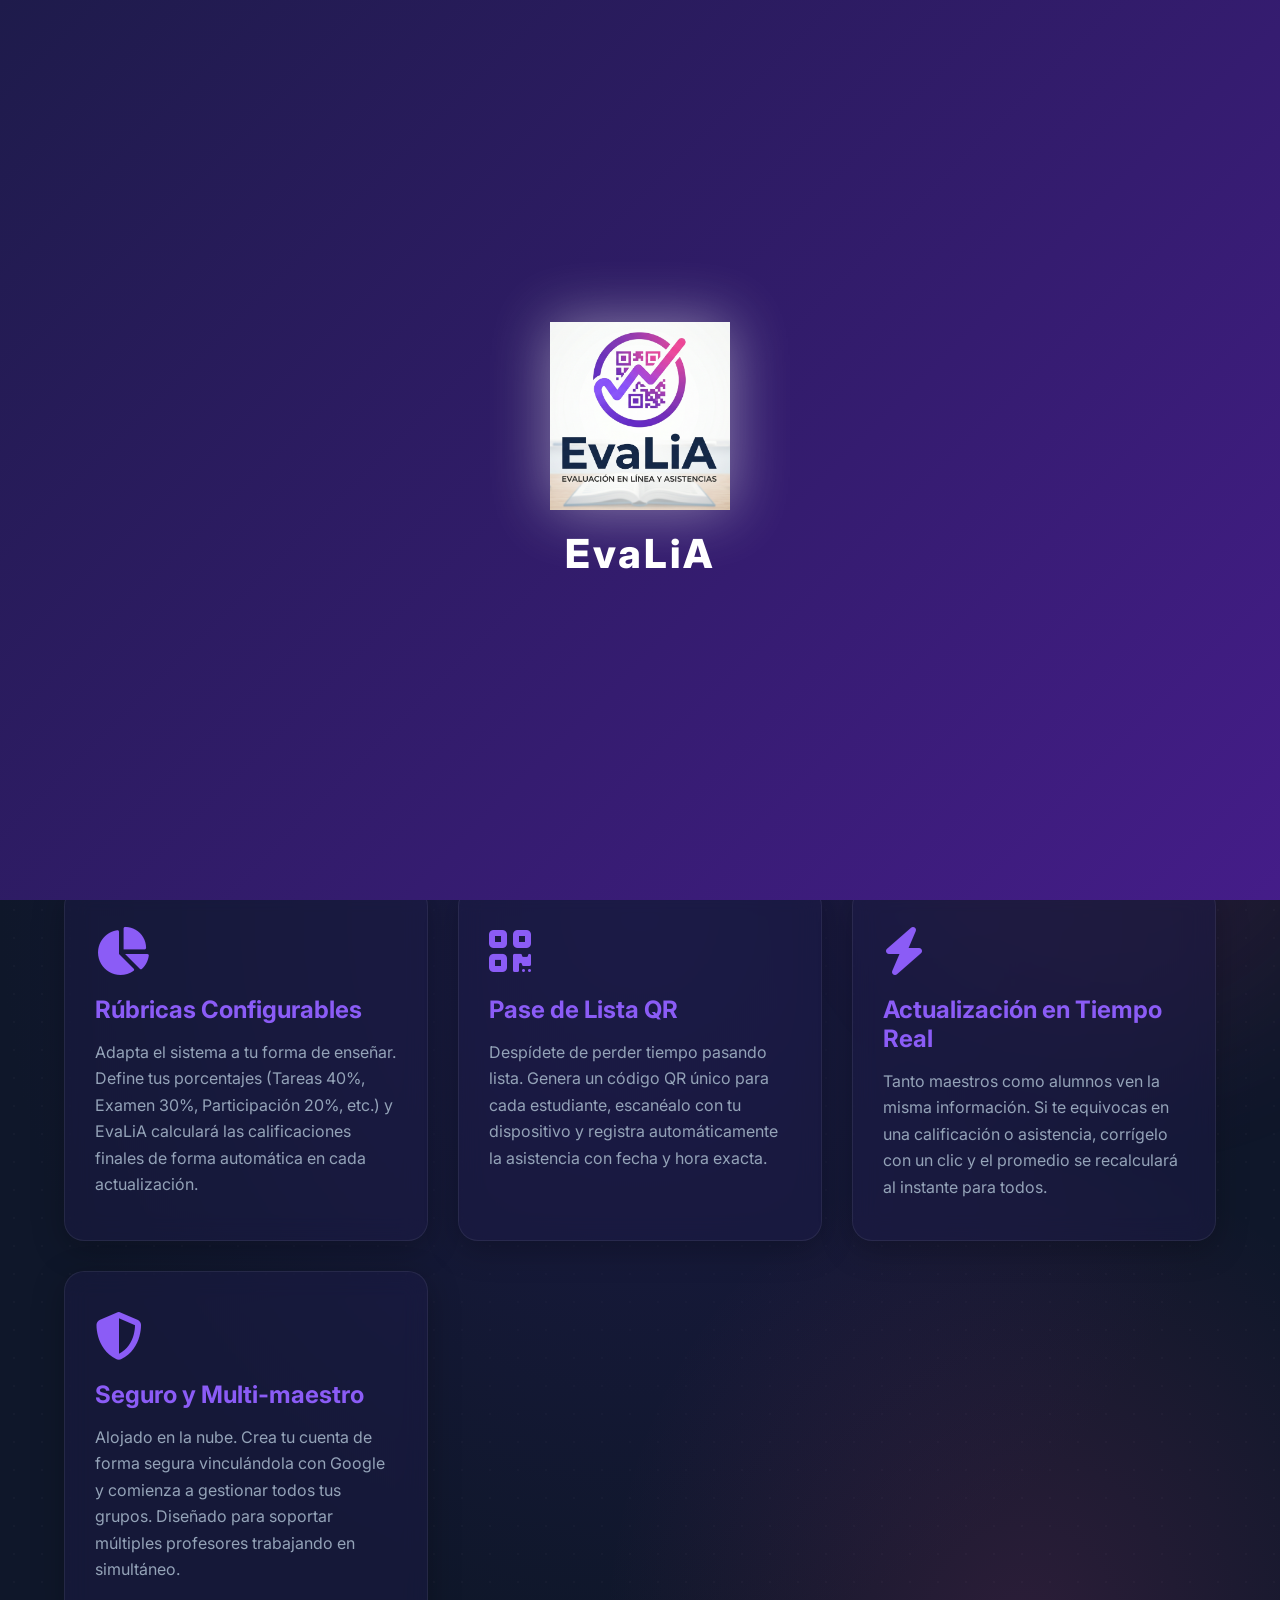
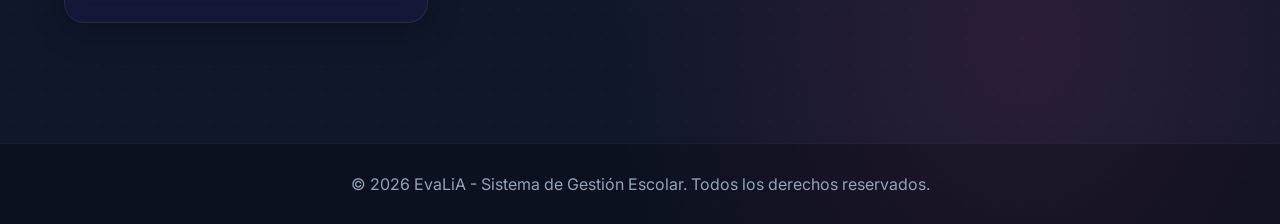
==== public/index.html @ 8c150114 "Fix login admin y bloqueo de IP" ====
<!doctype html>
<html lang="es">
  <head>
    <meta charset="UTF-8" />
    <meta name="viewport" content="width=device-width, initial-scale=1.0" />
    <title>EvaLiA - Sistema de Gestión Escolar</title>

    <!-- Favicon -->
    <link rel="icon" type="image/x-icon" href="assets/Logo.ico" />

    <!-- Fuentes -->
    <link
      href="https://fonts.googleapis.com/css2?family=Inter:wght@300;400;600;800&display=swap"
      rel="stylesheet"
    />

    <!-- Íconos de FontAwesome -->
    <link
      rel="stylesheet"
      href="https://cdnjs.cloudflare.com/ajax/libs/font-awesome/6.4.0/css/all.min.css"
    />

    <!-- Estilos separados -->
    <link rel="stylesheet" href="css/styles.css?v=2" />
  </head>
  <body class="no-scroll">
    <!-- Pantalla de Carga (Telón) -->
    <div id="splash-screen">
      <img
        src="assets/Logo.png"
        alt="Logo EvaLiA Animado"
        class="splash-logo"
      />
      <div class="splash-text">EvaLiA</div>
    </div>

    <!-- Barra de Navegación -->
    <nav>
      <div class="logo-container">
        <img src="assets/Logo.png" alt="Logo EvaLiA" class="nav-logo" /> EvaLiA
      </div>
    </nav>

    <!-- Sección Principal (Hero) -->
    <section class="hero">
      <h1 class="scroll-hidden">
        El control total de tus clases,<br />ahora es automático.
      </h1>
      <p class="subtitle scroll-hidden">
        EvaLiA es la plataforma definitiva diseñada para maestros. Automatiza
        tus calificaciones con rúbricas personalizadas, pasa lista escaneando
        códigos QR y permite a tus alumnos consultar su progreso en tiempo real.
      </p>

      <div class="buttons-container scroll-hidden">
        <a href="views/maestro/login_maestro.html" class="btn btn-maestro">
          <i class="fas fa-chalkboard-teacher"></i> Acceso Profesores
        </a>
        <a href="views/alumno/login_alumno.html" class="btn btn-alumno"
          ><i class="fas fa-user-graduate"></i> Portal de Alumnos</a
        >
      </div>
    </section>

    <!-- Sección de Características -->
    <section class="features">
      <h2 class="scroll-hidden">Todo lo que necesitas en un solo lugar</h2>
      <div class="grid">
        <div class="card scroll-hidden">
          <i class="fas fa-chart-pie card-icon"></i>
          <h3>Rúbricas Configurables</h3>
          <p>
            Adapta el sistema a tu forma de enseñar. Define tus porcentajes
            (Tareas 40%, Examen 30%, Participación 20%, etc.) y EvaLiA calculará
            las calificaciones finales de forma automática en cada
            actualización.
          </p>
        </div>

        <div class="card scroll-hidden">
          <i class="fas fa-qrcode card-icon"></i>
          <h3>Pase de Lista QR</h3>
          <p>
            Despídete de perder tiempo pasando lista. Genera un código QR único
            para cada estudiante, escanéalo con tu dispositivo y registra
            automáticamente la asistencia con fecha y hora exacta.
          </p>
        </div>

        <div class="card scroll-hidden">
          <i class="fas fa-bolt card-icon"></i>
          <h3>Actualización en Tiempo Real</h3>
          <p>
            Tanto maestros como alumnos ven la misma información. Si te
            equivocas en una calificación o asistencia, corrígelo con un clic y
            el promedio se recalculará al instante para todos.
          </p>
        </div>

        <div class="card scroll-hidden">
          <i class="fas fa-shield-alt card-icon"></i>
          <h3>Seguro y Multi-maestro</h3>
          <p>
            Alojado en la nube. Crea tu cuenta de forma segura vinculándola con
            Google y comienza a gestionar todos tus grupos. Diseñado para
            soportar múltiples profesores trabajando en simultáneo.
          </p>
        </div>
      </div>
    </section>

    <footer>
      <p>
        &copy; 2026 EvaLiA - Sistema de Gestión Escolar. Todos los derechos
        reservados.
      </p>
    </footer>

    <!-- Scripts separados -->
    <script src="js/app.js"></script>
  </body>
</html>
---- public/css/styles.css ----
/* ================================================================
   EvaLiA — Hoja de Estilos Global
   Versión corregida: estructura @keyframes reparada + animaciones mejoradas
   ================================================================ */

:root {
  --primary: #8b5cf6;
  --primary-dark: #6d28d9;
  --secondary: #ec4899;
  --secondary-dark: #db2777;
  --dark: #0f172a;
  --text-light: #f8fafc;
  --text-muted: #94a3b8;
}

/* ----------------------------------------------------------------
   Reset
   ---------------------------------------------------------------- */
* {
  margin: 0;
  padding: 0;
  box-sizing: border-box;
}

/* ================================================================
   CUERPO Y FONDO ANIMADO
   Fondo con degradado animado + partículas SVG dibujadas en CSS
   ================================================================ */
body {
  font-family: "Inter", sans-serif;
  background: #0f172a;
  color: var(--text-light);
  overflow-x: hidden;
  min-height: 100vh;
  /* Capas: gradiente animado + patrón de puntos sutil */
  background-image:
    radial-gradient(
      ellipse 80% 60% at 20% 10%,
      rgba(139, 92, 246, 0.18) 0%,
      transparent 60%
    ),
    radial-gradient(
      ellipse 60% 50% at 80% 90%,
      rgba(236, 72, 153, 0.13) 0%,
      transparent 55%
    ),
    radial-gradient(
      ellipse 50% 40% at 50% 50%,
      rgba(30, 27, 75, 0.8) 0%,
      transparent 100%
    ),
    radial-gradient(circle, rgba(255, 255, 255, 0.025) 1px, transparent 1px);
  background-size:
    100% 100%,
    100% 100%,
    100% 100%,
    28px 28px;
  animation: bgShift 20s ease-in-out infinite;
}

@keyframes bgShift {
  0% {
    background-position:
      0% 0%,
      100% 100%,
      50% 50%,
      0 0;
  }
  33% {
    background-position:
      30% 20%,
      70% 80%,
      50% 50%,
      0 0;
  }
  66% {
    background-position:
      10% 80%,
      90% 20%,
      50% 50%,
      0 0;
  }
  100% {
    background-position:
      0% 0%,
      100% 100%,
      50% 50%,
      0 0;
  }
}

/* Orbes flotantes de fondo — decoración sin afectar layout */
body::before,
body::after {
  content: "";
  position: fixed;
  border-radius: 50%;
  pointer-events: none;
  z-index: 0;
  opacity: 0.07;
  filter: blur(80px);
}
body::before {
  width: 600px;
  height: 600px;
  background: var(--primary);
  top: -200px;
  left: -150px;
  animation: orbDrift1 25s ease-in-out infinite alternate;
}
body::after {
  width: 500px;
  height: 500px;
  background: var(--secondary);
  bottom: -150px;
  right: -100px;
  animation: orbDrift2 30s ease-in-out infinite alternate;
}

@keyframes orbDrift1 {
  from {
    transform: translate(0, 0) scale(1);
  }
  to {
    transform: translate(80px, 120px) scale(1.15);
  }
}
@keyframes orbDrift2 {
  from {
    transform: translate(0, 0) scale(1);
  }
  to {
    transform: translate(-60px, -90px) scale(1.1);
  }
}

/* Todo el contenido encima de los orbes */
nav,
.panel-container,
.login-container,
.hero,
.features,
footer,
.modal-overlay {
  position: relative;
  z-index: 1;
}

/* Bloquear scroll durante el telón */
body.no-scroll {
  overflow: hidden;
}

/* ================================================================
   PANTALLA DE CARGA (TELÓN)
   ================================================================ */
#splash-screen {
  position: fixed;
  top: 0;
  left: 0;
  width: 100vw;
  height: 100vh;
  background: linear-gradient(
    135deg,
    #1e1b4b 0%,
    #4c1d95 40%,
    #7c3aed 70%,
    #9333ea 100%
  );
  background-size: 300% 300%;
  display: flex;
  flex-direction: column;
  justify-content: center;
  align-items: center;
  z-index: 9999;
  transition: transform 0.9s cubic-bezier(0.77, 0, 0.175, 1);
  animation: splashGrad 8s ease infinite;
}

@keyframes splashGrad {
  0% {
    background-position: 0% 50%;
  }
  50% {
    background-position: 100% 50%;
  }
  100% {
    background-position: 0% 50%;
  }
}

.splash-logo {
  width: 180px;
  height: auto;
  filter: drop-shadow(0 0 30px rgba(255, 255, 255, 0.45));
  opacity: 0;
  transform: scale(0.5) translateY(50px);
  animation:
    logoAppear 1.2s cubic-bezier(0.2, 0.8, 0.2, 1) forwards,
    floatLogo 4s ease-in-out infinite 1.2s;
}

@keyframes logoAppear {
  to {
    opacity: 1;
    transform: scale(1) translateY(0);
  }
}

@keyframes floatLogo {
  0% {
    transform: translateY(0px) scale(1);
  }
  50% {
    transform: translateY(-15px) scale(1.02);
  }
  100% {
    transform: translateY(0px) scale(1);
  }
}

.splash-text {
  color: white;
  font-size: 2.5rem;
  font-weight: 800;
  margin-top: 20px;
  letter-spacing: 3px;
  opacity: 0;
  transform: translateY(20px);
  animation: textAppear 1s forwards 0.5s;
}

@keyframes textAppear {
  to {
    opacity: 1;
    transform: translateY(0);
  }
}

.curtain-up {
  transform: translateY(-100%);
}

/* ================================================================
   ANIMACIONES GENERALES
   ================================================================ */
@keyframes fadeInUp {
  from {
    opacity: 0;
    transform: translateY(30px);
  }
  to {
    opacity: 1;
    transform: translateY(0);
  }
}

@keyframes fadeIn {
  from {
    opacity: 0;
  }
  to {
    opacity: 1;
  }
}

@keyframes float {
  0% {
    transform: translateY(0px);
  }
  50% {
    transform: translateY(-10px);
  }
  100% {
    transform: translateY(0px);
  }
}

@keyframes pulseGlow {
  0%,
  100% {
    box-shadow: 0 0 0 0 rgba(139, 92, 246, 0.3);
  }
  50% {
    box-shadow: 0 0 0 8px rgba(139, 92, 246, 0);
  }
}

@keyframes shimmer {
  0% {
    background-position: -200% center;
  }
  100% {
    background-position: 200% center;
  }
}

/* Respetar preferencias de movimiento reducido */
@media (prefers-reduced-motion: reduce) {
  *,
  *::before,
  *::after {
    animation-duration: 0.01ms !important;
    animation-iteration-count: 1 !important;
    transition-duration: 0.01ms !important;
  }
}

/* ================================================================
   NAVBAR
   ================================================================ */
nav {
  background: rgba(15, 23, 42, 0.75);
  backdrop-filter: blur(16px);
  -webkit-backdrop-filter: blur(16px);
  padding: 18px 5%;
  display: flex;
  justify-content: space-between;
  align-items: center;
  border-bottom: 1px solid rgba(255, 255, 255, 0.06);
  position: sticky;
  top: 0;
  z-index: 1000;
  transition: background 0.3s ease;
}

nav:hover {
  background: rgba(15, 23, 42, 0.9);
}

.logo-container {
  display: flex;
  align-items: center;
  gap: 10px;
  font-weight: 800;
  font-size: 1.5rem;
  color: var(--primary);
  letter-spacing: -0.5px;
}

.nav-logo {
  height: 40px;
  width: auto;
  filter: drop-shadow(0 0 8px rgba(139, 92, 246, 0.4));
  animation: floatLogo 6s ease-in-out infinite;
}

/* ================================================================
   HERO
   ================================================================ */
.hero {
  padding: 80px 5%;
  text-align: center;
  min-height: 70vh;
  display: flex;
  flex-direction: column;
  justify-content: center;
  align-items: center;
  animation: fadeInUp 1s ease-out 0.8s backwards;
}

.hero h1 {
  font-size: 3.5rem;
  font-weight: 800;
  margin-bottom: 20px;
  line-height: 1.2;
  background: linear-gradient(135deg, var(--primary) 0%, var(--secondary) 100%);
  -webkit-background-clip: text;
  -webkit-text-fill-color: transparent;
  background-clip: text;
  /* Efecto shimmer en el título */
  background-size: 200% auto;
  animation: shimmer 4s linear infinite;
}

.hero p.subtitle {
  font-size: 1.25rem;
  color: var(--text-muted);
  max-width: 800px;
  margin-bottom: 40px;
  line-height: 1.7;
}

/* ================================================================
   BOTONES
   ================================================================ */
.buttons-container {
  display: flex;
  gap: 20px;
  flex-wrap: wrap;
  justify-content: center;
}

.btn {
  padding: 15px 35px;
  font-size: 1.05rem;
  font-weight: 600;
  text-decoration: none;
  border-radius: 50px;
  transition: all 0.25s ease;
  display: inline-flex;
  align-items: center;
  gap: 10px;
  color: white;
  border: none;
  cursor: pointer;
  font-family: "Inter", sans-serif;
  position: relative;
  overflow: hidden;
}

/* Onda de ripple al hacer click */
.btn::after {
  content: "";
  position: absolute;
  inset: 0;
  border-radius: inherit;
  background: rgba(255, 255, 255, 0.15);
  opacity: 0;
  transition: opacity 0.2s;
}
.btn:active::after {
  opacity: 1;
}

.btn-maestro {
  background: linear-gradient(135deg, var(--primary), var(--primary-dark));
  box-shadow: 0 4px 20px rgba(139, 92, 246, 0.35);
}
.btn-maestro:hover {
  transform: translateY(-3px);
  box-shadow: 0 8px 28px rgba(139, 92, 246, 0.5);
}
.btn-maestro:active {
  transform: translateY(-1px);
}

.btn-alumno {
  background: linear-gradient(135deg, var(--secondary), var(--secondary-dark));
  box-shadow: 0 4px 20px rgba(236, 72, 153, 0.35);
}
.btn-alumno:hover {
  transform: translateY(-3px);
  box-shadow: 0 8px 28px rgba(236, 72, 153, 0.5);
}
.btn-alumno:active {
  transform: translateY(-1px);
}

.btn-danger {
  background: linear-gradient(135deg, #ef4444, #dc2626);
}
.btn-danger:hover {
  transform: translateY(-2px);
  box-shadow: 0 6px 20px rgba(239, 68, 68, 0.4);
}

.btn-cancel {
  background: rgba(255, 255, 255, 0.08);
  border: 1px solid rgba(255, 255, 255, 0.18);
}
.btn-cancel:hover {
  background: rgba(255, 255, 255, 0.16);
  border-color: rgba(255, 255, 255, 0.3);
}

.btn-submit {
  width: 100%;
  background: linear-gradient(135deg, var(--primary), var(--primary-dark));
  color: white;
  border: none;
  padding: 15px;
  border-radius: 50px;
  font-weight: 600;
  font-size: 1.1rem;
  cursor: pointer;
  transition: all 0.3s;
  margin-top: 10px;
  font-family: "Inter", sans-serif;
}
.btn-submit:hover {
  transform: translateY(-2px);
  box-shadow: 0 6px 20px rgba(139, 92, 246, 0.4);
}

.btn-icon {
  background: none;
  border: none;
  color: var(--text-muted);
  cursor: pointer;
  font-size: 1.2rem;
  transition:
    color 0.2s,
    transform 0.2s;
  padding: 4px;
  border-radius: 6px;
}
.btn-icon:hover {
  color: var(--text-light);
  transform: scale(1.15);
}

/* ================================================================
   SECCIÓN DE CARACTERÍSTICAS
   ================================================================ */
.features {
  padding: 80px 5%;
  text-align: center;
}
.features h2 {
  font-size: 2.5rem;
  margin-bottom: 50px;
  color: var(--text-light);
}

/* ================================================================
   GRID Y TARJETAS
   ================================================================ */
.grid {
  display: grid;
  grid-template-columns: repeat(auto-fill, minmax(280px, 1fr));
  gap: 30px;
  max-width: 1200px;
  margin: 0 auto;
}

.card {
  background: rgba(30, 27, 75, 0.45);
  backdrop-filter: blur(12px);
  -webkit-backdrop-filter: blur(12px);
  padding: 40px 30px;
  border-radius: 20px;
  box-shadow: 0 8px 32px rgba(0, 0, 0, 0.25);
  transition:
    transform 0.3s ease,
    box-shadow 0.3s ease,
    border-color 0.3s ease;
  border: 1px solid rgba(255, 255, 255, 0.07);
  text-align: left;
}
.card:hover {
  transform: translateY(-8px);
  box-shadow: 0 16px 48px rgba(139, 92, 246, 0.22);
  border-color: rgba(139, 92, 246, 0.25);
}

.card-icon {
  font-size: 3rem;
  margin-bottom: 20px;
  color: var(--primary);
  animation: float 4s ease-in-out infinite;
}
.card h3 {
  font-size: 1.5rem;
  margin-bottom: 15px;
  color: var(--primary);
}
.card p {
  color: var(--text-muted);
  line-height: 1.65;
}

/* ================================================================
   FOOTER
   ================================================================ */
footer {
  background: rgba(0, 0, 0, 0.25);
  color: var(--text-muted);
  text-align: center;
  padding: 30px;
  margin-top: 40px;
  border-top: 1px solid rgba(255, 255, 255, 0.05);
}

/* ================================================================
   MODALES
   ================================================================ */
.modal-overlay {
  position: fixed;
  top: 0;
  left: 0;
  width: 100%;
  height: 100%;
  background: rgba(0, 0, 0, 0.65);
  backdrop-filter: blur(6px);
  -webkit-backdrop-filter: blur(6px);
  display: flex;
  justify-content: center;
  align-items: center;
  opacity: 0;
  pointer-events: none;
  transition: opacity 0.3s ease;
  z-index: 2000;
}
.modal-overlay.active {
  opacity: 1;
  pointer-events: auto;
}

.modal-content {
  background: rgba(20, 17, 58, 0.97);
  border: 1px solid rgba(139, 92, 246, 0.2);
  padding: 40px;
  border-radius: 24px;
  width: 90%;
  max-width: 500px;
  max-height: 90vh;
  overflow-y: auto;
  box-shadow:
    0 24px 64px rgba(0, 0, 0, 0.6),
    0 0 0 1px rgba(139, 92, 246, 0.1);
  transform: translateY(24px) scale(0.97);
  transition: transform 0.35s cubic-bezier(0.34, 1.56, 0.64, 1);
}
.modal-content.modal-lg {
  max-width: 1000px;
}
.modal-overlay.active .modal-content {
  transform: translateY(0) scale(1);
}

.modal-header {
  display: flex;
  justify-content: space-between;
  align-items: center;
  margin-bottom: 25px;
}
.modal-header h2 {
  color: var(--text-light);
  font-size: 1.5rem;
}
.btn-close {
  background: none;
  border: none;
  color: var(--text-muted);
  font-size: 1.5rem;
  cursor: pointer;
  transition:
    color 0.2s,
    transform 0.2s;
  border-radius: 50%;
  padding: 4px 8px;
}
.btn-close:hover {
  color: var(--secondary);
  transform: rotate(90deg);
}

.modal-actions {
  display: flex;
  gap: 15px;
  margin-top: 25px;
}

/* ================================================================
   FORMULARIOS
   ================================================================ */
.form-group {
  margin-bottom: 20px;
  text-align: left;
}
.form-group label {
  display: block;
  color: var(--text-light);
  margin-bottom: 8px;
  font-weight: 600;
  font-size: 0.9rem;
}
.form-control {
  width: 100%;
  padding: 12px 15px;
  border-radius: 10px;
  background: rgba(15, 23, 42, 0.7);
  border: 1px solid rgba(255, 255, 255, 0.1);
  color: white;
  font-family: "Inter", sans-serif;
  font-size: 1rem;
  transition:
    border-color 0.25s ease,
    box-shadow 0.25s ease;
}
.form-control:focus {
  outline: none;
  border-color: var(--primary);
  box-shadow: 0 0 0 3px rgba(139, 92, 246, 0.18);
}
textarea.form-control {
  resize: vertical;
  min-height: 100px;
}
.form-control option {
  background: var(--dark);
  color: white;
}

/* ================================================================
   PESTAÑAS (TABS)
   ================================================================ */
.tabs-container {
  display: flex;
  border-bottom: 1px solid rgba(255, 255, 255, 0.08);
  margin-bottom: 25px;
  gap: 5px;
  overflow-x: auto;
}
.tab-btn {
  background: transparent;
  color: var(--text-muted);
  border: none;
  border-bottom: 2px solid transparent;
  padding: 12px 22px;
  font-size: 1rem;
  font-weight: 600;
  cursor: pointer;
  transition:
    color 0.25s ease,
    border-color 0.25s ease,
    background 0.25s ease;
  white-space: nowrap;
  border-radius: 8px 8px 0 0;
  font-family: "Inter", sans-serif;
}
.tab-btn:hover {
  color: var(--text-light);
  background: rgba(255, 255, 255, 0.04);
}
.tab-btn.active {
  color: var(--primary);
  border-bottom-color: var(--primary);
  background: rgba(139, 92, 246, 0.07);
}

.tab-content {
  display: none;
  animation: fadeInUp 0.35s ease-out;
}
.tab-content.active {
  display: block;
}

/* ================================================================
   SCHEDULE UI
   ================================================================ */
.schedule-row {
  display: flex;
  align-items: center;
  justify-content: space-between;
  background: rgba(15, 23, 42, 0.6);
  padding: 10px 15px;
  border-radius: 8px;
  margin-bottom: 10px;
  border: 1px solid rgba(255, 255, 255, 0.05);
  flex-wrap: wrap;
  gap: 10px;
  transition:
    border-color 0.2s,
    background 0.2s;
}
.schedule-row:hover {
  background: rgba(30, 27, 75, 0.5);
  border-color: rgba(139, 92, 246, 0.2);
}
.schedule-time {
  display: flex;
  align-items: center;
  gap: 10px;
}

/* ================================================================
   TABLAS ESTILO EXCEL
   ================================================================ */
.table-container {
  overflow-x: auto;
  width: 100%;
  -webkit-overflow-scrolling: touch;
}

.excel-container {
  overflow-x: auto;
  border-radius: 10px;
  border: 1px solid rgba(255, 255, 255, 0.08);
  -webkit-overflow-scrolling: touch;
}
.excel-container table {
  white-space: nowrap;
}
.excel-container table th,
.excel-container table td {
  border: 1px solid rgba(255, 255, 255, 0.08);
}
.excel-container thead th {
  position: sticky;
  top: 0;
  background: #0f172a;
  z-index: 10;
  border-bottom: 2px solid var(--primary);
  min-width: 120px;
}
/* Columna 1: Número de lista */
.excel-container tbody td:first-child,
.excel-container thead th:first-child {
  position: sticky;
  left: 0;
  z-index: 11;
  background: #1e1b4b;
  border-right: 1px solid rgba(255, 255, 255, 0.06);
  min-width: 50px;
  max-width: 50px;
  text-align: center;
}
/* Columna 2: Nombre del Alumno */
.excel-container tbody th:nth-child(2),
.excel-container thead th:nth-child(2) {
  position: sticky;
  left: 50px;
  z-index: 11;
  background: #1e1b4b;
  border-right: 1px solid rgba(255, 255, 255, 0.1);
  text-align: left;
  padding: 10px 15px;
  min-width: 180px;
  max-width: 250px;
  font-size: 0.85rem;
  white-space: normal;
  word-wrap: break-word;
}
.excel-container thead th:first-child,
.excel-container thead th:nth-child(2) {
  background: #0f172a;
  z-index: 12;
}

/* ================================================================
   ASISTENCIAS — COLORES DE CELDA
   ================================================================ */
.st-asi {
  color: #10b981 !important;
  font-weight: bold;
  background: rgba(16, 185, 129, 0.1);
}
.st-ret {
  color: #f59e0b !important;
  font-weight: bold;
  background: rgba(245, 158, 11, 0.1);
}
.st-fal {
  color: #ef4444 !important;
  font-weight: bold;
  background: rgba(239, 68, 68, 0.1);
}
.st-nul {
  color: var(--text-muted) !important;
}

.cell-asistencia {
  cursor: pointer;
  text-align: center;
  vertical-align: middle;
  transition:
    background 0.15s,
    border 0.15s;
  outline: none;
}
.cell-asistencia:focus {
  border: 2px solid var(--primary) !important;
  background: rgba(139, 92, 246, 0.2) !important;
  z-index: 100;
}

/* ================================================================
   TABLA BASE
   ================================================================ */
.table {
  width: 100%;
  border-collapse: collapse;
  color: var(--text-light);
  text-align: left;
}
.table th,
.table td {
  padding: 14px 18px;
  border-bottom: 1px solid rgba(255, 255, 255, 0.05);
}
.table th {
  background: rgba(0, 0, 0, 0.2);
  font-weight: 600;
  color: var(--text-muted);
  font-size: 0.88rem;
  text-transform: uppercase;
  letter-spacing: 0.5px;
}
.table tr:last-child td {
  border-bottom: none;
}
.table tr:hover {
  background: rgba(255, 255, 255, 0.025);
  transition: background 0.15s;
}

/* ================================================================
   INPUTS DE CALIFICACIONES ESTILO EXCEL
   ================================================================ */
.grade-input {
  width: 60px;
  background: transparent;
  border: 1px solid rgba(255, 255, 255, 0.1);
  color: white;
  text-align: center;
  border-radius: 5px;
  padding: 8px 5px;
  font-family: "Inter", monospace;
  transition:
    border-color 0.2s,
    box-shadow 0.2s,
    background 0.2s;
}
.grade-input:focus {
  outline: none;
  border-color: var(--primary);
  background: rgba(139, 92, 246, 0.15);
  box-shadow: 0 0 12px rgba(139, 92, 246, 0.3);
}

.text-danger {
  color: #ef4444 !important;
  font-weight: bold;
}
.text-success {
  color: #10b981 !important;
  font-weight: bold;
}
.cell-promedio {
  background: rgba(0, 0, 0, 0.2);
  text-align: center;
  font-size: 1.1rem;
}

/* ================================================================
   ACORDEÓN PARA PERIODOS
   ================================================================ */
.accordion-header {
  display: flex;
  justify-content: space-between;
  align-items: center;
  cursor: pointer;
  padding: 15px 20px;
  background: rgba(15, 23, 42, 0.8);
  border-radius: 12px;
  border: 1px solid rgba(255, 255, 255, 0.08);
  margin-bottom: 0;
  transition:
    background 0.25s,
    border-color 0.25s;
  user-select: none;
}
.accordion-header:hover {
  background: rgba(30, 27, 75, 0.85);
  border-color: rgba(139, 92, 246, 0.25);
}
.accordion-header i {
  transition: transform 0.35s ease;
  color: var(--text-muted);
}

.accordion-content {
  overflow: hidden;
  transition:
    max-height 0.45s cubic-bezier(0.4, 0, 0.2, 1),
    opacity 0.35s ease;
  opacity: 1;
  max-height: 5000px;
  margin-bottom: 20px;
}
.accordion-content.collapsed {
  max-height: 0;
  opacity: 0;
  margin-bottom: 0;
}

/* ================================================================
   BANNER DE NOTIFICACIONES
   ================================================================ */
.notif-banner {
  background: rgba(245, 158, 11, 0.12);
  border: 1px solid rgba(245, 158, 11, 0.5);
  padding: 15px 20px;
  border-radius: 12px;
  display: flex;
  justify-content: space-between;
  align-items: center;
  flex-wrap: wrap;
  gap: 15px;
  margin-bottom: 25px;
  animation: pulseGlow 3s ease-in-out infinite;
}

/* ================================================================
   INSIGNIA / BADGE ACTIVO
   ================================================================ */
.badge-active {
  background: linear-gradient(135deg, var(--secondary), var(--secondary-dark));
  padding: 3px 10px;
  border-radius: 20px;
  font-size: 0.7rem;
  color: white;
  font-weight: 700;
  letter-spacing: 0.5px;
  margin-left: 10px;
  animation: pulseGlow 2.5s ease-in-out infinite;
}

/* ================================================================
   MODO COMENTARIO EN ASISTENCIAS
   ================================================================ */
.modo-comentario-activo .cell-asistencia {
  cursor: cell;
}
.modo-comentario-activo .cell-asistencia:hover,
.modo-comentario-activo .cell-asistencia:focus {
  border: 2px dashed #3b82f6 !important;
  background: rgba(59, 130, 246, 0.15) !important;
}

/* ================================================================
   CORRECCIÓN TINYMCE
   ================================================================ */
.tox-tinymce-aux {
  z-index: 9999 !important;
}

/* ================================================================
   ANIMACIONES AL HACER SCROLL
   ================================================================ */
.scroll-hidden {
  opacity: 0;
  filter: blur(4px);
  transform: translateY(60px);
  transition:
    opacity 0.7s cubic-bezier(0.5, 0, 0, 1),
    filter 0.7s cubic-bezier(0.5, 0, 0, 1),
    transform 0.7s cubic-bezier(0.5, 0, 0, 1);
}
.scroll-show {
  opacity: 1;
  filter: blur(0);
  transform: translateY(0);
}

/* Efecto cascada en tarjetas */
.card:nth-child(1) {
  transition-delay: 0.05s;
}
.card:nth-child(2) {
  transition-delay: 0.15s;
}
.card:nth-child(3) {
  transition-delay: 0.25s;
}
.card:nth-child(4) {
  transition-delay: 0.35s;
}

/* ================================================================
   PROMPT GIRAR DISPOSITIVO — Esta sección es autónoma y correcta
   ================================================================ */
.rotate-prompt {
  display: none;
}

@media screen and (max-width: 768px) and (orientation: portrait) {
  .rotate-prompt {
    display: flex;
    flex-direction: column;
    justify-content: center;
    align-items: center;
    position: fixed;
    top: 0;
    left: 0;
    width: 100vw;
    height: 100vh;
    background: rgba(15, 23, 42, 0.98);
    backdrop-filter: blur(12px);
    z-index: 10000;
    text-align: center;
    padding: 30px;
  }
  .rotate-icon {
    font-size: 5rem;
    color: var(--primary);
    margin-bottom: 20px;
    animation: rotatePhone 2.5s infinite ease-in-out;
  }
}

/* El keyframe FUERA del @media y sin reglas CSS dentro */
@keyframes rotatePhone {
  0% {
    transform: rotate(0deg);
  }
  40% {
    transform: rotate(-90deg);
  }
  60% {
    transform: rotate(-90deg);
  }
  100% {
    transform: rotate(0deg);
  }
}

/* ================================================================
   TABLA RESPONSIVA A TARJETAS (solo alumnos en móvil)
   ================================================================ */
@media (max-width: 768px) {
  .responsive-table {
    min-width: 100% !important;
  }
  .hero h1 {
    font-size: 2.5rem;
  }
  .buttons-container {
    flex-direction: column;
  }
  .btn {
    width: 100%;
    justify-content: center;
  }
  .hide-mobile {
    display: none !important;
  }
  .responsive-table thead {
    display: none;
  }
  .responsive-table tbody,
  .responsive-table tr,
  .responsive-table td,
  .responsive-table th {
    display: block;
    width: 100%;
  }
  .responsive-table tr {
    margin-bottom: 15px;
    border: 1px solid rgba(255, 255, 255, 0.1) !important;
    border-radius: 12px;
    background: rgba(0, 0, 0, 0.2);
    padding: 10px;
  }
  .responsive-table td,
  .responsive-table th {
    display: flex;
    justify-content: space-between;
    align-items: center;
    text-align: right !important;
    border: none !important;
    border-bottom: 1px solid rgba(255, 255, 255, 0.05) !important;
    padding: 12px 5px !important;
    position: static !important;
    white-space: normal !important;
  }
  .responsive-table td:last-child,
  .responsive-table th:last-child {
    border-bottom: none !important;
  }
  .responsive-table td::before,
  .responsive-table th::before {
    content: attr(data-label);
    font-weight: bold;
    color: var(--text-muted);
    text-align: left;
    flex: 1;
    margin-right: 15px;
    font-size: 0.85rem;
  }
}
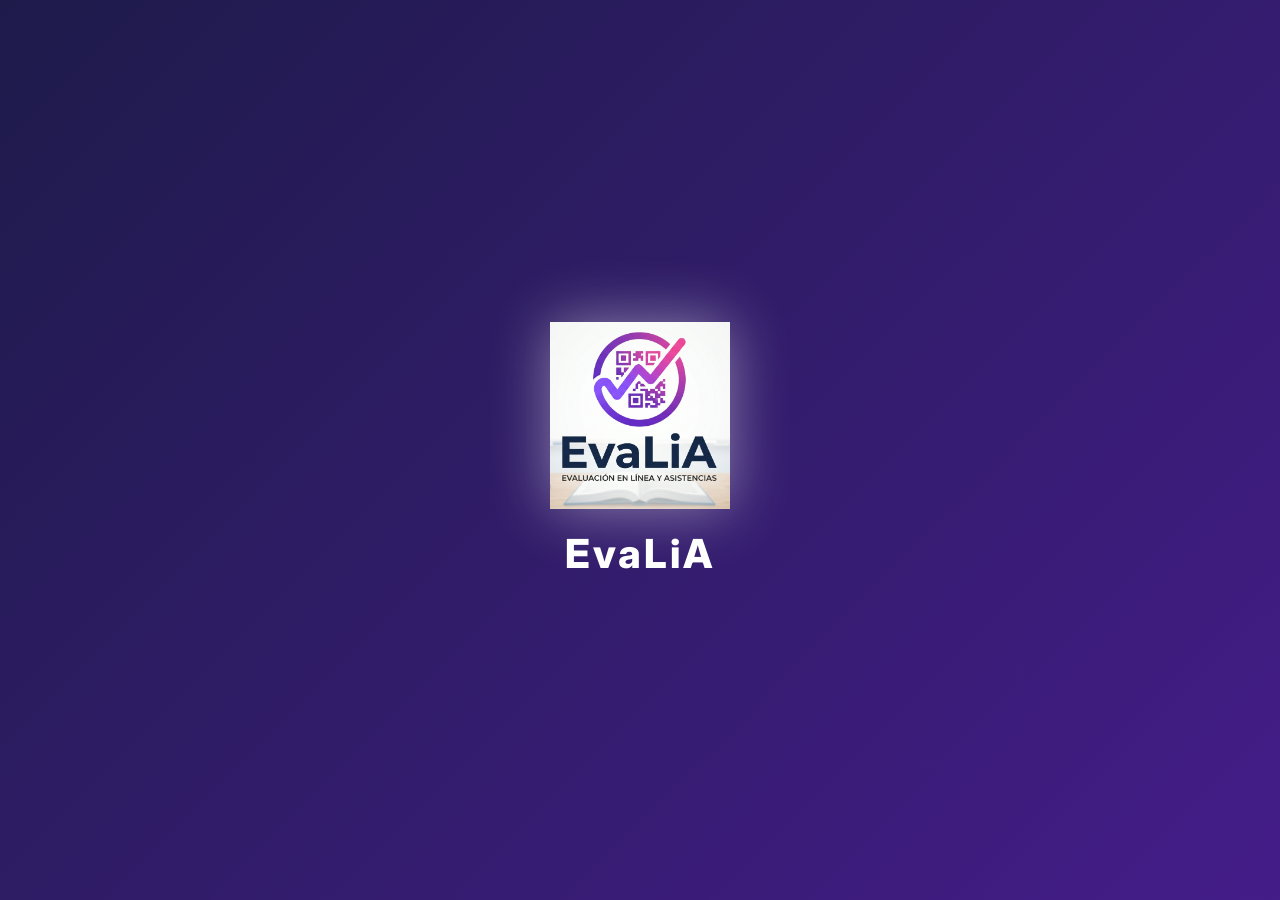
==== commit 7f36cb45: "Fix login admin y bloqueo de IP" ====
--- a/public/index.html
+++ b/public/index.html
@@ -3,120 +3,638 @@
   <head>
     <meta charset="UTF-8" />
     <meta name="viewport" content="width=device-width, initial-scale=1.0" />
-    <title>EvaLiA - Sistema de Gestión Escolar</title>
-
-    <!-- Favicon -->
+    <title>EvaLiA - Evaluación en Línea</title>
     <link rel="icon" type="image/x-icon" href="assets/Logo.ico" />
-
-    <!-- Fuentes -->
+    <link rel="stylesheet" href="css/styles.css" />
     <link
-      href="https://fonts.googleapis.com/css2?family=Inter:wght@300;400;600;800&display=swap"
+      href="https://fonts.googleapis.com/css2?family=Inter:wght@300;400;600;700;800&display=swap"
       rel="stylesheet"
     />
-
-    <!-- Íconos de FontAwesome -->
     <link
       rel="stylesheet"
       href="https://cdnjs.cloudflare.com/ajax/libs/font-awesome/6.4.0/css/all.min.css"
     />
-
-    <!-- Estilos separados -->
-    <link rel="stylesheet" href="css/styles.css?v=2" />
+    <style>
+      /* CSS específico para la presentación del index */
+      body {
+        margin: 0;
+        padding: 0;
+        overflow: hidden !important;
+        color: white;
+        font-family: "Inter", sans-serif;
+      }
+
+      /* Fondo base sutil para index */
+      body::before {
+        content: "";
+        position: fixed;
+        top: 0;
+        left: 0;
+        width: 100%;
+        height: 100%;
+        background: radial-gradient(
+          circle at 50% 50%,
+          #1e1b4b 0%,
+          #020617 100%
+        );
+        z-index: -1;
+      }
+
+      .slides-container {
+        position: relative;
+        width: 100vw;
+        height: 100vh;
+        overflow: hidden;
+        z-index: 1;
+      }
+
+      .slide {
+        position: absolute;
+        top: 0;
+        left: 0;
+        width: 100%;
+        height: 100%;
+        display: flex;
+        flex-direction: column;
+        justify-content: center;
+        align-items: center;
+        text-align: center;
+        padding: 20px 20px 120px 20px;
+        opacity: 0;
+        pointer-events: none;
+        transition: all 0.8s cubic-bezier(0.4, 0, 0.2, 1);
+        transform: scale(0.95) translateY(30px);
+        z-index: 10;
+      }
+      .slide.active {
+        opacity: 1;
+        pointer-events: auto;
+        transform: scale(1) translateY(0);
+        z-index: 20;
+      }
+      .slide.exit {
+        opacity: 0;
+        transform: scale(1.05) translateY(-30px);
+        z-index: 10;
+      }
+
+      .slide-icon {
+        font-size: 6rem;
+        margin-bottom: 30px;
+        background: linear-gradient(135deg, var(--primary), var(--secondary));
+        -webkit-background-clip: text;
+        -webkit-text-fill-color: transparent;
+        animation: float 4s ease-in-out infinite;
+        filter: drop-shadow(0 10px 15px rgba(139, 92, 246, 0.3));
+      }
+      .slide h1 {
+        font-size: 3.5rem;
+        font-weight: 800;
+        margin-bottom: 20px;
+        text-shadow: 0 4px 20px rgba(0, 0, 0, 0.5);
+        background: linear-gradient(
+          135deg,
+          var(--primary) 0%,
+          var(--secondary) 100%
+        );
+        -webkit-background-clip: text;
+        -webkit-text-fill-color: transparent;
+        line-height: 1.2;
+      }
+      .slide p {
+        font-size: 1.25rem;
+        color: var(--text-light);
+        max-width: 750px;
+        line-height: 1.7;
+        text-shadow: 0 2px 10px rgba(0, 0, 0, 0.5);
+      }
+
+      .controls {
+        position: fixed;
+        bottom: 50px;
+        left: 0;
+        width: 100%;
+        display: flex;
+        justify-content: center;
+        align-items: center;
+        flex-direction: column;
+        gap: 25px;
+        z-index: 100;
+        transition: opacity 0.5s;
+      }
+      .dots {
+        display: flex;
+        gap: 12px;
+      }
+      .dot {
+        width: 12px;
+        height: 12px;
+        border-radius: 50%;
+        background: rgba(255, 255, 255, 0.2);
+        cursor: pointer;
+        transition: all 0.3s ease;
+      }
+      .dot.active {
+        background: var(--primary);
+        transform: scale(1.4);
+        box-shadow: 0 0 12px var(--primary);
+      }
+
+      .btn-start {
+        padding: 16px 45px;
+        font-size: 1.2rem;
+        font-weight: 700;
+        background: linear-gradient(
+          135deg,
+          var(--primary),
+          var(--primary-dark)
+        );
+        border: none;
+        border-radius: 50px;
+        color: white;
+        cursor: pointer;
+        box-shadow: 0 10px 30px rgba(139, 92, 246, 0.4);
+        transition: all 0.3s ease;
+        display: flex;
+        align-items: center;
+        gap: 10px;
+        font-family: "Inter", sans-serif;
+        animation: pulseGlow 2.5s infinite;
+      }
+      .btn-start:hover {
+        transform: translateY(-4px) scale(1.03);
+        box-shadow: 0 15px 40px rgba(139, 92, 246, 0.6);
+      }
+
+      .role-selection {
+        display: flex;
+        gap: 25px;
+        margin-top: 40px;
+        flex-wrap: wrap;
+        justify-content: center;
+      }
+      .role-card {
+        background: rgba(30, 27, 75, 0.45);
+        border: 1px solid rgba(139, 92, 246, 0.2);
+        border-radius: 24px;
+        padding: 40px 30px;
+        width: 280px;
+        cursor: pointer;
+        transition: all 0.4s cubic-bezier(0.4, 0, 0.2, 1);
+        backdrop-filter: blur(12px);
+        text-decoration: none;
+        color: white;
+        display: flex;
+        flex-direction: column;
+        align-items: center;
+        box-shadow: 0 10px 30px rgba(0, 0, 0, 0.3);
+      }
+      .role-card i {
+        font-size: 4.5rem;
+        margin-bottom: 25px;
+        color: var(--primary);
+        transition: all 0.3s;
+      }
+      .role-card h3 {
+        font-size: 1.6rem;
+        margin-bottom: 12px;
+        font-weight: 700;
+      }
+      .role-card p {
+        font-size: 0.95rem;
+        color: var(--text-muted);
+        text-align: center;
+        line-height: 1.5;
+      }
+
+      /* Tarjeta Maestro Específica */
+      .role-card.teacher {
+        background: linear-gradient(
+          135deg,
+          rgba(13, 148, 136, 0.15),
+          rgba(15, 118, 110, 0.3)
+        );
+        border-color: rgba(20, 184, 166, 0.3);
+      }
+      .role-card.teacher i {
+        color: #2dd4bf;
+      }
+      .role-card.teacher:hover {
+        transform: translateY(-12px);
+        background: linear-gradient(
+          135deg,
+          rgba(13, 148, 136, 0.4),
+          rgba(15, 118, 110, 0.6)
+        );
+        box-shadow: 0 20px 50px rgba(13, 148, 136, 0.25);
+        border-color: #14b8a6;
+      }
+      .role-card.teacher:hover i {
+        animation: teachAnim 1s ease-in-out infinite;
+        color: #5eead4;
+      }
+
+      /* Tarjeta Alumno Específica */
+      .role-card.student {
+        background: linear-gradient(
+          135deg,
+          rgba(219, 39, 119, 0.15),
+          rgba(190, 24, 93, 0.3)
+        );
+        border-color: rgba(244, 114, 182, 0.3);
+      }
+      .role-card.student i {
+        color: #f472b6;
+      }
+      .role-card.student:hover {
+        transform: translateY(-12px);
+        background: linear-gradient(
+          135deg,
+          rgba(219, 39, 119, 0.4),
+          rgba(190, 24, 93, 0.6)
+        );
+        box-shadow: 0 20px 50px rgba(219, 39, 119, 0.25);
+        border-color: #f472b6;
+      }
+      .role-card.student:hover i {
+        animation: studyAnim 1s ease-in-out infinite;
+        color: #f9a8d4;
+      }
+
+      @keyframes teachAnim {
+        0%,
+        100% {
+          transform: rotate(0deg) scale(1.1);
+        }
+        25% {
+          transform: rotate(-10deg) scale(1.1);
+        }
+        75% {
+          transform: rotate(10deg) scale(1.1);
+        }
+      }
+      @keyframes studyAnim {
+        0%,
+        100% {
+          transform: translateY(0) scale(1.1);
+        }
+        50% {
+          transform: translateY(-10px) scale(1.1);
+        }
+      }
+
+      /* Botón Saltar Intro */
+      .btn-skip {
+        position: fixed;
+        top: 30px;
+        right: 30px;
+        background: rgba(255, 255, 255, 0.1);
+        border: 1px solid rgba(255, 255, 255, 0.2);
+        color: white;
+        padding: 10px 20px;
+        border-radius: 50px;
+        cursor: pointer;
+        z-index: 1000;
+        font-family: "Inter", sans-serif;
+        font-size: 0.9rem;
+        font-weight: 600;
+        transition: all 0.3s;
+        backdrop-filter: blur(5px);
+        display: flex;
+        align-items: center;
+        gap: 8px;
+      }
+      .btn-skip:hover {
+        background: rgba(255, 255, 255, 0.2);
+        transform: scale(1.05);
+      }
+      .btn-skip.hidden {
+        opacity: 0;
+        pointer-events: none;
+        transform: translateY(-20px);
+      }
+
+      @media (max-width: 768px) {
+        .slide h1 {
+          font-size: 2.5rem;
+        }
+        .slide p {
+          font-size: 1.1rem;
+          padding: 0 25px;
+        }
+        .slide-icon {
+          font-size: 4rem;
+          margin-bottom: 20px;
+        }
+        .role-selection {
+          flex-direction: column;
+          gap: 15px;
+          margin-top: 20px;
+        }
+        .role-card {
+          width: 100%;
+          max-width: 320px;
+          padding: 25px 20px;
+          flex-direction: row;
+          text-align: left;
+        }
+        .role-card i {
+          font-size: 3rem;
+          margin-bottom: 0;
+          margin-right: 20px;
+        }
+        .role-card h3 {
+          font-size: 1.3rem;
+          margin-bottom: 5px;
+        }
+        .role-card p {
+          font-size: 0.85rem;
+          text-align: left;
+        }
+        .btn-start {
+          font-size: 1.1rem;
+          padding: 14px 35px;
+        }
+        .controls {
+          bottom: 30px;
+        }
+        .btn-skip {
+          top: 15px;
+          right: 15px;
+          padding: 8px 15px;
+          font-size: 0.8rem;
+        }
+      }
+    </style>
   </head>
   <body class="no-scroll">
-    <!-- Pantalla de Carga (Telón) -->
+    <button id="btn-skip" class="btn-skip">
+      Saltar presentación <i class="fas fa-forward"></i>
+    </button>
+
+    <!-- Telón de carga animado de EvaLiA -->
     <div id="splash-screen">
-      <img
-        src="assets/Logo.png"
-        alt="Logo EvaLiA Animado"
-        class="splash-logo"
-      />
-      <div class="splash-text">EvaLiA</div>
+      <img src="assets/Logo.png" alt="EvaLiA Logo" class="splash-logo" />
+      <h1 class="splash-text">EvaLiA</h1>
     </div>
 
-    <!-- Barra de Navegación -->
-    <nav>
-      <div class="logo-container">
-        <img src="assets/Logo.png" alt="Logo EvaLiA" class="nav-logo" /> EvaLiA
+    <div class="slides-container" id="slides-container">
+      <!-- Slide 1 -->
+      <div class="slide active">
+        <i class="fas fa-rocket slide-icon"></i>
+        <h1>Bienvenido a EvaLiA</h1>
+        <p>
+          Imagina tener todas tus calificaciones, asistencias y reportes en un
+          solo lugar, sin perder papeles ni usar calculadoras.
+          <strong>Eso es EvaLiA.</strong> Un sistema diseñado para hacer la
+          escuela más fácil, rápida y moderna.
+        </p>
       </div>
-    </nav>
-
-    <!-- Sección Principal (Hero) -->
-    <section class="hero">
-      <h1 class="scroll-hidden">
-        El control total de tus clases,<br />ahora es automático.
-      </h1>
-      <p class="subtitle scroll-hidden">
-        EvaLiA es la plataforma definitiva diseñada para maestros. Automatiza
-        tus calificaciones con rúbricas personalizadas, pasa lista escaneando
-        códigos QR y permite a tus alumnos consultar su progreso en tiempo real.
-      </p>
-
-      <div class="buttons-container scroll-hidden">
-        <a href="views/maestro/login_maestro.html" class="btn btn-maestro">
-          <i class="fas fa-chalkboard-teacher"></i> Acceso Profesores
-        </a>
-        <a href="views/alumno/login_alumno.html" class="btn btn-alumno"
-          ><i class="fas fa-user-graduate"></i> Portal de Alumnos</a
+
+      <!-- Slide 2 -->
+      <div class="slide">
+        <i class="fas fa-chalkboard-teacher slide-icon"></i>
+        <h1>Para Maestros</h1>
+        <p>
+          Como profesor, olvídate de las hojas de cálculo complicadas. Aquí
+          podrás registrar tareas, crear rúbricas que se calculan solas, pasar
+          lista escaneando códigos QR en segundos, y descargar todos tus
+          reportes en Excel listos para imprimir.
+        </p>
+      </div>
+
+      <!-- Slide 3 -->
+      <div class="slide">
+        <i class="fas fa-user-graduate slide-icon"></i>
+        <h1>Para Alumnos</h1>
+        <p>
+          Como estudiante, ya no tendrás que preguntar "¿cuánto saqué?". Entra a
+          tu portal con tu credencial, mira gráficas de tu progreso, verifica
+          qué tareas te faltan y descarga tus boletas en PDF en cualquier
+          momento y desde tu celular.
+        </p>
+      </div>
+
+      <!-- Slide 4: SOPORTE Y DESARROLLADOR -->
+      <div class="slide">
+        <h1
+          style="
+            background: linear-gradient(135deg, #3b82f6, #2dd4bf);
+            -webkit-background-clip: text;
+            -webkit-text-fill-color: transparent;
+            margin-bottom: 25px;
+          "
         >
-      </div>
-    </section>
-
-    <!-- Sección de Características -->
-    <section class="features">
-      <h2 class="scroll-hidden">Todo lo que necesitas en un solo lugar</h2>
-      <div class="grid">
-        <div class="card scroll-hidden">
-          <i class="fas fa-chart-pie card-icon"></i>
-          <h3>Rúbricas Configurables</h3>
-          <p>
-            Adapta el sistema a tu forma de enseñar. Define tus porcentajes
-            (Tareas 40%, Examen 30%, Participación 20%, etc.) y EvaLiA calculará
-            las calificaciones finales de forma automática en cada
-            actualización.
+          Soporte Técnico
+        </h1>
+
+        <div
+          style="
+            background: rgba(15, 23, 42, 0.6);
+            border: 1px solid rgba(59, 130, 246, 0.3);
+            border-radius: 20px;
+            padding: 30px;
+            max-width: 600px;
+            width: 100%;
+            backdrop-filter: blur(10px);
+          "
+        >
+          <img
+            src="assets/yo.jpg"
+            alt="Desarrollador"
+            style="
+              width: 100px;
+              height: 100px;
+              border-radius: 50%;
+              object-fit: cover;
+              border: 3px solid #2dd4bf;
+              box-shadow: 0 8px 20px rgba(45, 212, 191, 0.3);
+              margin-bottom: 15px;
+            "
+          />
+          <p style="font-size: 1.1rem; color: #e2e8f0; margin-bottom: 15px">
+            Sistema desarrollado con ❤️ para mejorar la educación por:
           </p>
-        </div>
-
-        <div class="card scroll-hidden">
-          <i class="fas fa-qrcode card-icon"></i>
-          <h3>Pase de Lista QR</h3>
-          <p>
-            Despídete de perder tiempo pasando lista. Genera un código QR único
-            para cada estudiante, escanéalo con tu dispositivo y registra
-            automáticamente la asistencia con fecha y hora exacta.
+          <h3
+            style="
+              font-size: 1.6rem;
+              color: white;
+              margin-bottom: 5px;
+              font-weight: 800;
+            "
+          >
+            Ing. Juan Carlos Gonzalez Orozco
+          </h3>
+          <p
+            style="
+              font-size: 0.95rem;
+              color: var(--text-muted);
+              margin-bottom: 25px;
+              line-height: 1.4;
+            "
+          >
+            Alumno del Instituto Tecnológico Superior de Uruapan<br />
+            Profesor de la Escuela Pierre Faure
           </p>
-        </div>
-
-        <div class="card scroll-hidden">
-          <i class="fas fa-bolt card-icon"></i>
-          <h3>Actualización en Tiempo Real</h3>
-          <p>
-            Tanto maestros como alumnos ven la misma información. Si te
-            equivocas en una calificación o asistencia, corrígelo con un clic y
-            el promedio se recalculará al instante para todos.
-          </p>
-        </div>
-
-        <div class="card scroll-hidden">
-          <i class="fas fa-shield-alt card-icon"></i>
-          <h3>Seguro y Multi-maestro</h3>
-          <p>
-            Alojado en la nube. Crea tu cuenta de forma segura vinculándola con
-            Google y comienza a gestionar todos tus grupos. Diseñado para
-            soportar múltiples profesores trabajando en simultáneo.
-          </p>
+
+          <div
+            style="
+              background: rgba(0, 0, 0, 0.3);
+              padding: 20px;
+              border-radius: 12px;
+              text-align: left;
+              display: inline-block;
+              width: 100%;
+              box-sizing: border-box;
+            "
+          >
+            <p style="font-size: 0.9rem; margin-bottom: 12px; color: #94a3b8">
+              <i
+                class="fas fa-bug"
+                style="color: #f43f5e; margin-right: 8px"
+              ></i>
+              ¿Problemas, dudas o sugerencias? Contáctame:
+            </p>
+            <p style="font-size: 1.05rem; margin-bottom: 8px; color: white">
+              <i
+                class="fab fa-whatsapp"
+                style="color: #10b981; margin-right: 8px; font-size: 1.2rem"
+              ></i>
+              <strong>452 112 3947</strong>
+            </p>
+            <p
+              style="
+                font-size: 1.05rem;
+                margin-bottom: 0;
+                color: white;
+                word-break: break-all;
+              "
+            >
+              <i
+                class="fas fa-envelope"
+                style="color: #3b82f6; margin-right: 8px; font-size: 1.2rem"
+              ></i>
+              <strong>gooj030829@itsuruapan.edu.mx</strong>
+            </p>
+          </div>
         </div>
       </div>
-    </section>
-
-    <footer>
-      <p>
-        &copy; 2026 EvaLiA - Sistema de Gestión Escolar. Todos los derechos
-        reservados.
-      </p>
-    </footer>
-
-    <!-- Scripts separados -->
+
+      <!-- Slide 5 -->
+      <div class="slide" id="final-slide">
+        <div
+          style="
+            background: white;
+            padding: 15px 25px;
+            border-radius: 20px;
+            margin-bottom: 20px;
+            box-shadow: 0 10px 30px rgba(139, 92, 246, 0.4);
+            display: inline-flex;
+            align-items: center;
+            justify-content: center;
+          "
+        >
+          <img
+            src="assets/Logo.png"
+            alt="EvaLiA Logo"
+            style="height: 85px; object-fit: contain; display: block"
+          />
+        </div>
+        <h1 style="margin-bottom: 10px">¿Listo para comenzar?</h1>
+        <p>
+          Selecciona tu perfil para iniciar sesión y acceder a tu portal mágico.
+        </p>
+
+        <div class="role-selection">
+          <a href="views/maestro/login_maestro.html" class="role-card teacher">
+            <i class="fas fa-chalkboard-teacher"></i>
+            <div>
+              <h3 style="color: #5eead4">Soy Maestro</h3>
+              <p style="color: #ccfbf1">
+                Accede para administrar tus clases y evaluar a tus alumnos.
+              </p>
+            </div>
+          </a>
+          <a href="views/alumno/login_alumno.html" class="role-card student">
+            <i class="fas fa-book-reader"></i>
+            <div>
+              <h3 style="color: #f9a8d4">Soy Alumno</h3>
+              <p style="color: #fce7f3">
+                Ingresa para ver tu rendimiento y descargar tus calificaciones.
+              </p>
+            </div>
+          </a>
+        </div>
+      </div>
+    </div>
+
+    <div class="controls" id="controls">
+      <button class="btn-start" id="btn-next">
+        <span>Iniciar Viaje</span> <i class="fas fa-arrow-right"></i>
+      </button>
+      <div class="dots" id="dots-container">
+        <div class="dot active" data-index="0"></div>
+        <div class="dot" data-index="1"></div>
+        <div class="dot" data-index="2"></div>
+        <div class="dot" data-index="3"></div>
+        <div class="dot" data-index="4"></div>
+      </div>
+    </div>
+
+    <!-- Cargar app.js para mantener activa la pantalla del telón de carga al inicio -->
     <script src="js/app.js"></script>
+    <script>
+      document.addEventListener("DOMContentLoaded", () => {
+        const slides = document.querySelectorAll(".slide");
+        const dots = document.querySelectorAll(".dot");
+        const btnNext = document.getElementById("btn-next");
+        const btnSkip = document.getElementById("btn-skip");
+        const controls = document.getElementById("controls");
+        let currentSlide = 0;
+
+        function goToSlide(index) {
+          if (index === currentSlide) return;
+
+          slides[currentSlide].classList.remove("active");
+          slides[currentSlide].classList.add("exit");
+          dots[currentSlide].classList.remove("active");
+
+          setTimeout(() => {
+            slides.forEach((s) => s.classList.remove("exit"));
+          }, 800); // Esperar que termine la transición de salida
+
+          currentSlide = index;
+
+          slides[currentSlide].classList.add("active");
+          dots[currentSlide].classList.add("active");
+
+          if (currentSlide === slides.length - 1) {
+            controls.style.opacity = "0";
+            btnSkip.classList.add("hidden");
+            setTimeout(() => (controls.style.display = "none"), 500);
+          } else {
+            controls.style.display = "flex";
+            btnSkip.classList.remove("hidden");
+            setTimeout(() => (controls.style.opacity = "1"), 10);
+            btnNext.innerHTML =
+              '<span>Siguiente</span> <i class="fas fa-arrow-right"></i>';
+          }
+        }
+
+        btnNext.addEventListener("click", () => {
+          if (currentSlide < slides.length - 1) goToSlide(currentSlide + 1);
+        });
+
+        dots.forEach((dot) =>
+          dot.addEventListener("click", () =>
+            goToSlide(parseInt(dot.getAttribute("data-index"))),
+          ),
+        );
+
+        btnSkip.addEventListener("click", () => {
+          goToSlide(slides.length - 1);
+        });
+      });
+    </script>
   </body>
 </html>
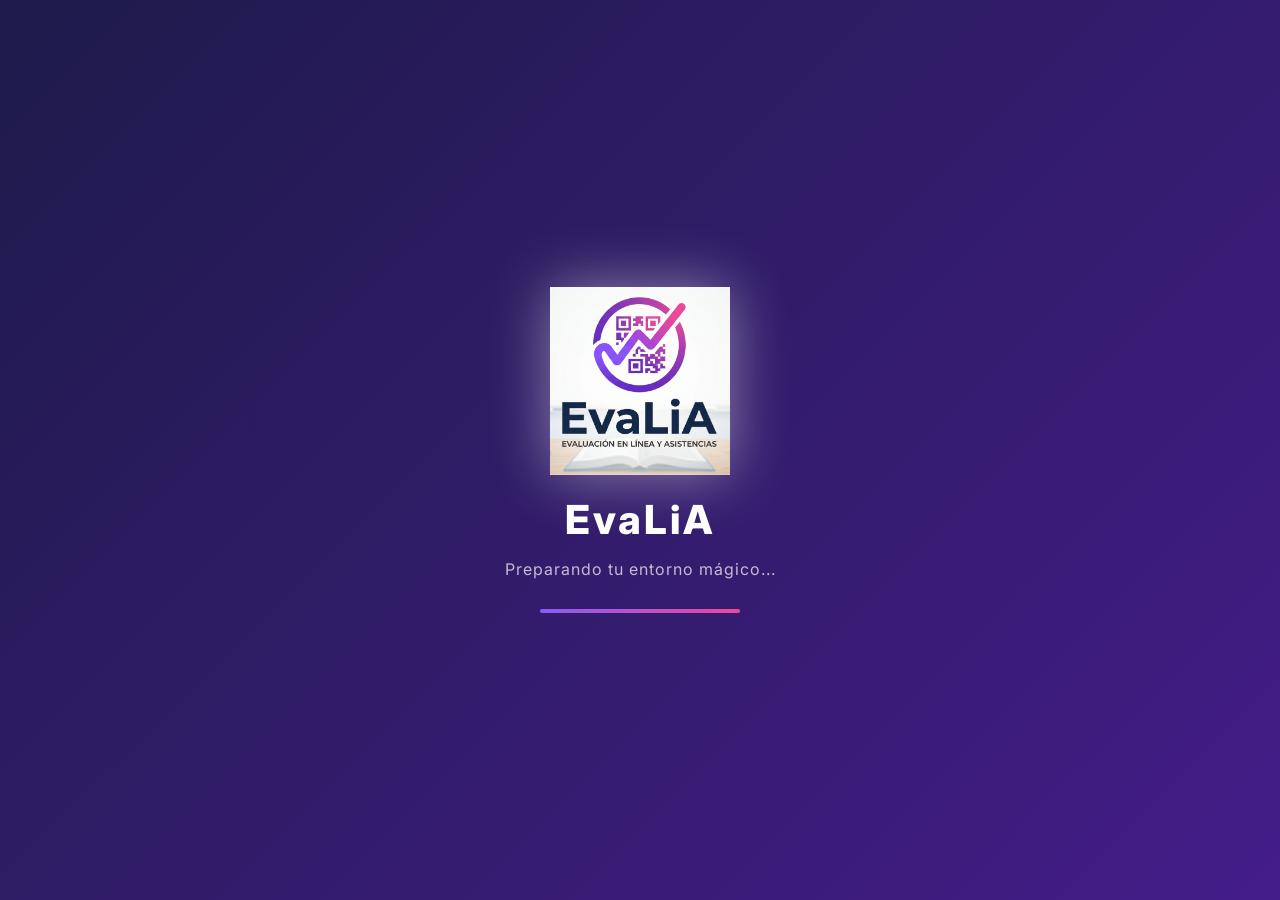
==== commit 3797b484: "Fix login admin y bloqueo de IP" ====
--- a/public/index.html
+++ b/public/index.html
@@ -314,6 +314,55 @@
         transform: translateY(-20px);
       }
 
+      /* Splash Screen / Precarga Mejorado */
+      .splash-content {
+        display: flex;
+        flex-direction: column;
+        align-items: center;
+      }
+      .splash-subtext {
+        color: rgba(255, 255, 255, 0.7);
+        font-size: 1rem;
+        margin-top: 15px;
+        opacity: 0;
+        transform: translateY(10px);
+        animation: textAppear 1s forwards 0.8s;
+        letter-spacing: 1px;
+      }
+      .splash-loader {
+        width: 200px;
+        height: 4px;
+        background: rgba(255, 255, 255, 0.1);
+        margin-top: 30px;
+        border-radius: 4px;
+        overflow: hidden;
+        position: relative;
+        opacity: 0;
+        animation: textAppear 1s forwards 1s;
+      }
+      .splash-loader::after {
+        content: "";
+        position: absolute;
+        top: 0;
+        left: 0;
+        height: 100%;
+        width: 0%;
+        background: linear-gradient(90deg, var(--primary), var(--secondary));
+        box-shadow: 0 0 15px var(--primary);
+        animation: loadProgress 2s ease-in-out forwards 1.2s;
+      }
+      @keyframes loadProgress {
+        0% {
+          width: 0%;
+        }
+        50% {
+          width: 70%;
+        }
+        100% {
+          width: 100%;
+        }
+      }
+
       @media (max-width: 768px) {
         .slide h1 {
           font-size: 2.5rem;
@@ -374,8 +423,12 @@
 
     <!-- Telón de carga animado de EvaLiA -->
     <div id="splash-screen">
-      <img src="assets/Logo.png" alt="EvaLiA Logo" class="splash-logo" />
-      <h1 class="splash-text">EvaLiA</h1>
+      <div class="splash-content">
+        <img src="assets/Logo.png" alt="EvaLiA Logo" class="splash-logo" />
+        <h1 class="splash-text">EvaLiA</h1>
+        <p class="splash-subtext">Preparando tu entorno mágico...</p>
+        <div class="splash-loader"></div>
+      </div>
     </div>
 
     <div class="slides-container" id="slides-container">
@@ -524,20 +577,26 @@
       <div class="slide" id="final-slide">
         <div
           style="
-            background: white;
-            padding: 15px 25px;
-            border-radius: 20px;
-            margin-bottom: 20px;
-            box-shadow: 0 10px 30px rgba(139, 92, 246, 0.4);
+            background: rgba(255, 255, 255, 0.95);
+            padding: 20px 30px;
+            border-radius: 24px;
+            margin-bottom: 25px;
+            box-shadow: 0 10px 40px rgba(139, 92, 246, 0.5);
             display: inline-flex;
             align-items: center;
             justify-content: center;
+            backdrop-filter: blur(10px);
           "
         >
           <img
             src="assets/Logo.png"
             alt="EvaLiA Logo"
-            style="height: 85px; object-fit: contain; display: block"
+            style="
+              height: 80px;
+              width: auto;
+              display: block;
+              mix-blend-mode: multiply;
+            "
           />
         </div>
         <h1 style="margin-bottom: 10px">¿Listo para comenzar?</h1>
